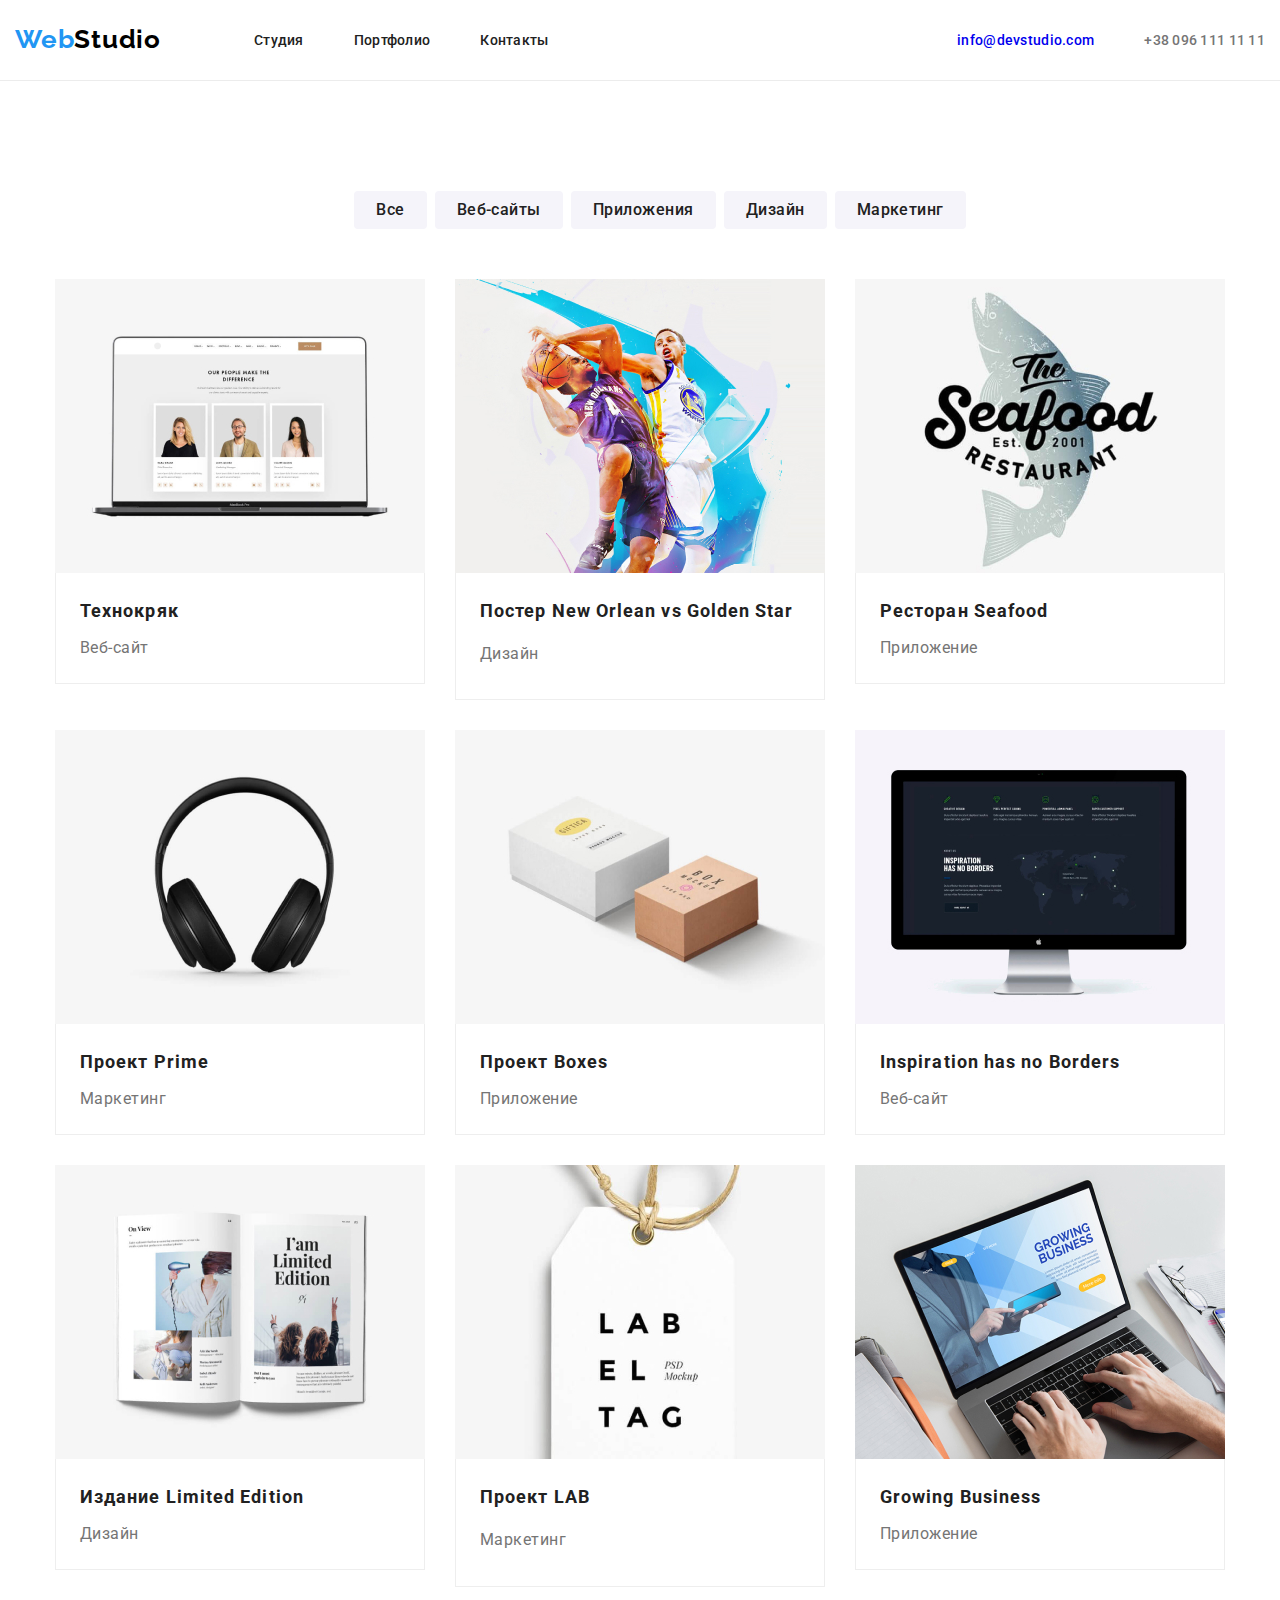
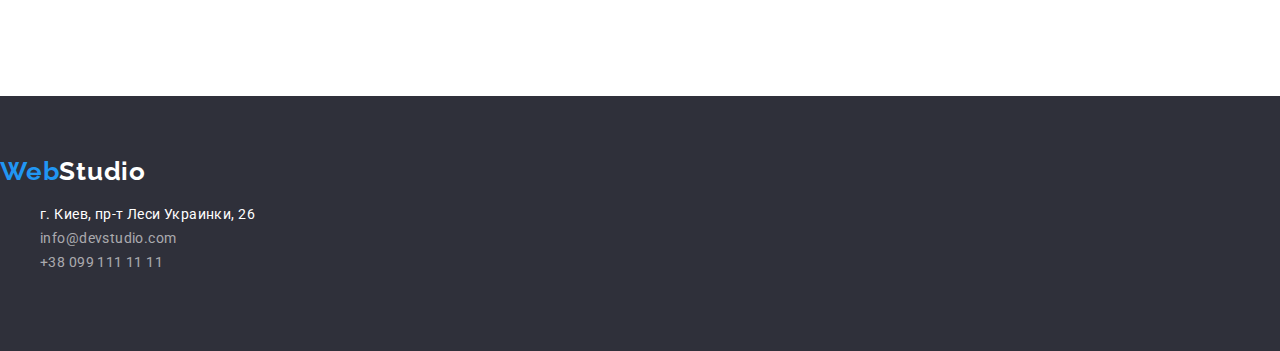
==== portfolio.html @ 5b30c845 "копирует файлы с дз3" ====
<!DOCTYPE html>
<html lang="ru">

<head>
    <meta charset="UTF-8">
    <meta name="viewport" content="width=device-width, initial-scale=1.0">
    <title>WebStudio</title>
    <link rel="stylesheet" href="https://cdnjs.cloudflare.com/ajax/libs/modern-normalize/1.0.0/modern-normalize.min.css"
        integrity="sha512-ISS7cAi1PEhQ8jnbJpJZMd29NlhNj4AWYyLOSp2CE/CsHxTCu+r+t0D2yoJudVrd0/8fTVPUVDzY5Tvli75u/g=="
        crossorigin="anonymous" />
    <link rel="preconnect" href="https://fonts.gstatic.com">
    <link
        href="https://fonts.googleapis.com/css2?family=Raleway:wght@700&family=Roboto:wght@400;500;700;900&display=swap"
        rel="stylesheet">
    <link rel="stylesheet" href="https://cdnjs.cloudflare.com/ajax/libs/modern-normalize/1.0.0/modern-normalize.min.css" />
    <link rel="stylesheet" href="./css/styles.css">
</head>

<body>
        <header class="header">
            <div class="header-container">
                <nav class="navigation">
                    <a class="heder-logo-text" href="./index.html" lang="en">Web<span class="logo-black">Studio</span></a>
                    <ul class="navigation-list">
                        <li class="navigation-list-item">
                            <a class="navigation-list-link" href="./index.html">Студия</a>
                        </li>
                        <li class="navigation-list-item">
                            <a class="navigation-list-link" href="./portfolio.html">Портфолио</a>
                        </li>
                        <li class="navigation-list-item">
                            <a class="navigation-list-link" href="#">Контакты</a>
                        </li>
                    </ul>
                </nav>
                <address class="address">
                    <a class="adress-mail-link" href="mailto:info@devstudio.com">info@devstudio.com</a>
                    <a class="adress-phone-link" href="tel:+380961111111">+38 096 111 11 11</a>
                </address>
            </div>
        </header>

    

    <main>
        <!--Navigation-->
        <section class="portfolio-navigation">
            <div class="container">
            <h1 hidden>Портфолио</h1>
            <ul class="portfolio-navigation-list">
                <li class="portfolio-navigation-list-item">
                    <button class="nav-title" type="button">Все</button>
                </li>
                <li class="portfolio-navigation-list-item">
                    <button class="nav-title" type="button">Веб-сайты</button>
                </li>
                <li class="portfolio-navigation-list-item">
                    <button class="nav-title" type="button">Приложения</button>
                </li>
                <li class="portfolio-navigation-list-item">
                    <button class="nav-title" type="button">Дизайн</button>
                </li>
                <li class="portfolio-navigation-list-item">
                    <button class="nav-title" type="button">Маркетинг</button>
                </li>
            </ul>
            <!--Teamwork-->
            <h2 hidden>Командная робота</h2>
            <ul class="teamwork-list">
                <li class="teamwork-list-item">
                    <a class="portfolio-link">
                        <img class="teamwork-list-img" src="./portfolio-img/tehnokriak.jpg" alt="Веб-сайт" width="370" height="294">
                        <div class="container-portfolio">
                            <h3 class="teamwork-list-title">Технокряк</h3>
                            <p class="teamwork-list-text">Веб-сайт</p>
                        </div>
                    </a>
                </li>
                <li class="teamwork-list-item">
                    <a class="portfolio-link">
                        <img class="teamwork-list-img" src="./portfolio-img/poster.jpg" alt="Постер New Orlean vs Golden Star" width="370" height="294">
                        <div class="container-portfolio">
                            <h3 class="teamwork-list-title">Постер New Orlean vs Golden Star</h3>
                            <p class="teamwork-text">Дизайн</p>
                        </div>
                    </a>
                </li>
                <li class="teamwork-list-item">
                    <a class="portfolio-link">
                        <img class="teamwork-list-img" src="./portfolio-img/restourant.jpg" alt="370" height="294">
                        <div class="container-portfolio">
                            <h3 class="teamwork-list-title">Ресторан Seafood</h3>
                            <p class="teamwork-list-text">Приложение</p>
                        </div>
                    </a>
                </li>
                <li class="teamwork-list-item">
                    <a class="portfolio-link">
                        <img class="teamwork-list-img" src="./portfolio-img/listening.jpg" alt="370" height="294">
                        <div class="container-portfolio">
                            <h3 class="teamwork-list-title">Проект Prime</h3>
                            <p class="teamwork-list-text">Маркетинг</p>
                        </div>
                    </a>
                </li>
                <li class="teamwork-list-item">
                    <a class="portfolio-link">
                        <img class="teamwork-list-img" src="./portfolio-img/boxes.jpg" alt="370" height="294">
                        <div class="container-portfolio">
                            <h3 class="teamwork-list-title">Проект Boxes</h3>
                            <p class="teamwork-list-text">Приложение</p>
                        </div>
                    </a>
                </li>
                <li class="teamwork-list-item">
                    <a class="portfolio-link">
                        <img class="teamwork-list-img" src="./portfolio-img/monitor.jpg" alt="370" height="294">
                        <div class="container-portfolio">
                            <h3 class="teamwork-list-title">Inspiration has no Borders</h3>
                            <p class="teamwork-list-text">Веб-сайт</p>
                        </div>
                    </a>
                </li>
                <li class="teamwork-list-item">
                    <a class="portfolio-link">
                        <img class="teamwork-list-img" src="./portfolio-img/magazine.jpg" alt="370" height="294">
                        <div class="container-portfolio">
                            <h3 class="teamwork-list-title">Издание Limited Edition</h3>
                            <p class="teamwork-list-text">Дизайн</p>
                    </div>
                    </a>
                </li>
                <li class="teamwork-list-item">
                    <a class="portfolio-link">
                        <img class="teamwork-list-img" src="./portfolio-img/label.jpg" alt="370" height="294">
                        <div class="container-portfolio">
                            <h3 class="teamwork-list-title">Проект LAB</h3>
                            <p class="teamwork-text">Маркетинг</p>
                        </div>
                    </a>
                </li>
                <li class="teamwork-list-item">
                    <a class="portfolio-link">
                        <img class="teamwork-list-img" src="./portfolio-img/pc.jpg" alt="370" height="294">
                        <div class="container-portfolio">
                            <h3 class="teamwork-list-title">Growing Business</h3>
                            <p class="teamwork-list-text">Приложение</p>
                        </div>
                    </a>
                </li>
            </ul>
        </div>
        </section>
    </main>
    <footer class="footer">
        <div class="container-footer">
            <a class="footer-logo-text" href="./index.html" lang="en">Web<span
                class="footer-logo-white">Studio</span></a>
            <ul class="footer-list">
                <li class="footer-list-item">
                    <a class="footer-map" href="https://goo.gl/maps/Ar7S7timAM4m2ztU9" target="_blank">г. Киев, пр-т Леси Украинки, 26</a>
                </li>
                <li class="footer-list-item">
                    <a class="footer-mail" href="mailto:info@devstudio.com">info@devstudio.com</a>
                </li>
                <li class="footer-list-item">
                    <a class="footer-phone" href="tel:+380991111111">+38 099 111 11 11</a>
                </li>
            </ul>
        </div>
    </footer>
</body>

</html>
---- css/styles.css ----
/* основной цвет заголовков | color: #212121; */
/* масивный текст | color: #757575; */
/* белый цвет (фон,герой) | color: #ffffff; */
/* цвет ссылок | color: #2196f3; */
/* footer color: #2f303a; */
/* our team (фон) | background: #f5f4fa */

html {
  box-sizing: border-box;
}

*,
*::before,
*::after {
  box-sizing: inherit;
}

:root {
  --main-color-titles-color: #212121;
  --massive-text-color: #757575;
  --title-text-color: #2f303a;
  --color-forces-color: #2196f3;
  --white-bg-color: #ffffff;
  --footer-background-color: #2f303a;
  --our-team: #f5f4fa;
  --main-letter-spacing: 0.03em;
  --frame-portfolio-photo: #eeeeee;
}

:visited {
  color: inherit;
}

li {
  list-style: none;
}

a {
  text-decoration: none;
}

link {
  cursor: pointer;
}

button {
  cursor: pointer;
}

body {
  font-family: 'Roboto', sans-serif;
  letter-spacing: var(--main-letter-spacing);
  color: var(--massive-text-color);
  background-color: var(--white-bg-color);
}

.header {
  display: block;
}

.header {
  border-bottom-width: 1px;
  border-bottom-style: solid;
  border-bottom-color: #ececec;
}

.header-container,
.navigation-list {
  display: flex;
  align-items: center;
  justify-content: space-between;
  width: 1200;
  padding-left: 15px;
  padding-right: 15px;
  margin: auto;
}

.container {
  width: 1200px;
  margin: auto;
  padding-left: 15px;
  padding-right: 15px;
}

/* основное лого */

.logo-black {
  color: black;
}

.heder-logo-text {
  padding-top: 24px;
  padding-bottom: 25px;
  margin-right: 93px;
  font-family: 'Raleway', sans-serif;
  font-weight: bold;
  font-size: 26px;
  line-height: 1.192;
  /* identical to box height */
  letter-spacing: 0.03em;
  color: #2196f3;
}

.navigation {
  display: flex;
}

.navigation {
  padding: 0;
  margin: 0;
}

.navigation-list {
  padding: 0;
}

.navigation-list-item {
  display: flex;
  margin-right: 93px;
}

.navigation-lis-item:last-child {
  margin-right: 0;
}

.navigation-list-item:not(:last-child) {
  margin-right: 50px;
}

.navigation-list-link {
  text-decoration: none;
  display: block;
  padding-bottom: 32px;
  padding-top: 32px;
}

.navigation-list-link {
  font-weight: 500;
  font-size: 14px;
  line-height: 1.143;
  letter-spacing: 0.02em;
  color: #212121;
}

.navigation-list-link:hover,
.navigation-list-link:focus {
  color: #2196f3;
}

.adress {
  display: flex;
  align-items: center;
  list-style: none;
  margin-left: auto;
}

address {
  display: flex;
  font-style: normal;
}

.adress-mail-link {
  margin-right: 50px;
}

.adress .adress-mail-link + .adress-phone-link {
  margin-left: 50px;
}

.adress-mail-link,
.adress-phone-link {
  text-decoration: none;
  display: block;
  padding-top: 32px;
  padding-bottom: 32px;
}

.adress-mail-link {
  font-family: 'Roboto';
  font-style: normal;
  font-weight: 500;
  font-size: 14px;
  line-height: 1.142;
  letter-spacing: 0.02em;
}

.adress-mail-link:hover,
.adress-mail-link:focus {
  color: #2196f3;
}

.adress-phone-link {
  font-family: 'Roboto';
  font-style: normal;
  font-weight: 500;
  font-size: 14px;
  line-height: 1.143;
  letter-spacing: 0.02em;
  color: #757575;
}
.adress-phone-link:hover,
.adress-phone-link:focus {
  color: #2196f3;
}

/* Hero */

.hero {
  background: #2f303a;
  text-align: center;
  padding-top: 200px;
  padding-bottom: 200px;
  width: auto;
}

.main-hero-modal-btn {
  font-weight: bold;
  font-size: 16px;
  line-height: 1.875;
  letter-spacing: 0.06em;
  color: #ffffff;
  background: #2196f3;

  padding: 10px 32px;
  text-align: center;
  margin: 0 auto;

  border-radius: 4px;
  border: none;
}

.main-hero-title {
  font-weight: 900;
  font-size: 44px;
  line-height: 1.363;

  letter-spacing: 0.06em;
  text-transform: uppercase;
  color: #ffffff;

  margin-top: 0;
  margin-bottom: 30px;
}

/* basic triks Студия */

.basic-tricks {
  padding-top: 94px;
  padding-bottom: 94px;
}

.basic-tricks p {
  margin-top: 0px;
  margin-bottom: 0px;
}

.basic-tricks h3 {
  margin-top: 0px;
  margin-bottom: 10px;
}

.basic-tricks-list {
  display: flex;
}

.basic-tricks .basic-tricks-item + .basic-tricks-item {
  margin-left: 30px;
}

.basic-tricks-title {
  font-weight: bold;
  font-size: 14px;
  line-height: 1.143;
  letter-spacing: 0.03em;
  text-transform: uppercase;
  color: #212121;
}

.basic-tricks-text {
  font-weight: normal;
  font-size: 14px;
  line-height: 1.714;
  letter-spacing: 0.03em;
  color: #757575;
}

/* what we do -  Студия */

.what-we-do {
  padding-bottom: 94px;
}

.what-we-do-list {
  display: flex;
  justify-content: space-between;
}

.what-we-do-img {
  margin: 0px;
}

.what-we-do-list .what-we-do-img + .what-we-do-img {
  margin-left: 30px;
}

.what-we-do-title {
  font-weight: bold;
  font-size: 36px;
  line-height: 1.167;
  text-align: center;
  letter-spacing: 0.03em;
  color: #212121;
}

/* Navigation - кнопки меню в портфолио */

.nav-title + .nav-title {
  margin-left: 8px;
}

.portfolio-navigation-list-item:not(:last-child) {
  margin-right: 8px;
}

.nav-title {
  font-weight: 500;
  font-size: 16px;
  line-height: 1.625;
  text-align: center;
  letter-spacing: 0.03em;
  color: #212121;
  background: #f5f4fa;

  border-radius: 4px;
  outline: none;
  border: none;

  padding: 6px 22px;
}

.nav-title:hover,
.nav-title:focus {
  background-color: #2196f3;
}

/* our team - Студия*/

.what-we-do h2,
.our-team h2 {
  margin-top: 0px;
  margin-bottom: 50px;
}

.what-we-do img,
.our-team img,
.portfolio-navigation img {
  display: block;
}

.portfolio-navigation {
  padding-top: 94px;
  padding-bottom: 94px;
}

.portfolio-navigation-list,
.portfolio {
  display: flex;
  justify-content: center;
  list-style: none;
  margin-bottom: 50px;
}

.portfolio-link {
  text-decoration: none;
  cursor: pointer;
}

/* Teamwork - Командная робота */

ul.teamwork-list {
  margin: -15px;
  padding: 0px;
}

.teamwork-list {
  display: flex;
  flex-wrap: wrap;
  margin: -15px;
}

.container-portfolio {
  padding: 20px 24px;
  border: 1px solid #eeeeee;
  border-style: none solid solid;
}

.teamwork-list-item {
  width: 370px;
  margin: 15px;

  background-color: var(--white-bg-color);
}

.teamwork-list-item:nth-last-child(-n + 3) {
  margin-bottom: 30px;
}

.teamwork-list-title {
  margin-top: 0px;
  margin-bottom: 4px;

  font-weight: bold;
  font-size: 18px;
  line-height: 2;
  letter-spacing: 0.06em;
  color: #212121;
}

.teamwork-list-text {
  margin: 0px;

  font-weight: normal;
  font-size: 16px;
  line-height: 1.875;
  letter-spacing: 0.03em;
  color: #757575;
}

/* Our team */

.our-team-list {
  display: flex;
}

.our-team .our-team-photo + .our-team-photo {
  margin-left: 30px;
}

.our-team .our-team-photo {
  background-color: var(--white-bg-color);
  box-shadow: 0px 1px 3px rgba(0, 0, 0, 0.12), 0px 1px 1px rgba(0, 0, 0, 0.14),
    0px 2px 1px rgba(0, 0, 0, 0.2);
  border-radius: 0px 0px 4px 4px;
}

.our-team {
  margin-top: 0px;
  margin-bottom: 10px;
  text-align: center;
  background-color: var(--our-team);

  padding-top: 94px;
  padding-bottom: 94px;
}

.team-link {
  color: var(--main-color-titles-color);
  text-decoration: none;
}

.our-team h3 {
  font-weight: 500;
  font-size: 16px;
  line-height: 1.192;
  text-align: center;
}

.our-team-title {
  font-weight: bold;
  font-size: 36px;
  line-height: 1.167;
  text-align: center;
  letter-spacing: 0.03em;
  color: #212121;
}

.our-team-photo-title {
  font-weight: 500;
  font-size: 16px;
  line-height: 1.188;
  /* identical to box height */
  text-align: center;
  letter-spacing: 0.03em;
  color: #212121;
  margin-top: 0px;
  margin-bottom: 10px;
}

.our-team-text {
  font-weight: normal;
  font-size: 16px;
  line-height: 1.188;
  /* identical to box height */
  text-align: center;
  letter-spacing: 0.03em;
  color: #757575;

  margin-top: 0px;
  margin-bottom: 30px;
}

.our-team img {
  margin-top: 0px;
  margin-bottom: 30px;
}

.our-team {
  background: #f5f4fa;
}

/* футер лого */

.footer {
  background: #2f303a;
  padding-top: 60px;
  padding-bottom: 60px;
}

.footer-logo-text {
  font-family: 'Raleway', sans-serif;
  font-weight: bold;
  font-size: 26px;
  line-height: 1.192;
  /* identical to box height */
  letter-spacing: 0.03em;
  color: #2196f3;
}

.footer-logo-white {
  color: #ffffff;
}

.footer-map {
  font-weight: normal;
  font-size: 14px;
  line-height: 1.714;
  letter-spacing: 0.03em;
  color: #ffffff;
}

.footer-mail {
  font-size: 14px;
  line-height: 1.714;
  letter-spacing: 0.03em;
  color: rgba(255, 255, 255, 0.6);
}

.footer-phone {
  font-size: 14px;
  line-height: 1.714;
  letter-spacing: 0.03em;
  color: rgba(255, 255, 255, 0.6);
}

.footer-map {
  font-family: 'Roboto';
  font-style: normal;
  font-weight: normal;
  font-size: 14px;
  line-height: 1.714;
  letter-spacing: 0.03em;
  color: #ffffff;
}

.footer-map:hover,
.footer-map:focus {
  color: #2196f3;
}

.footer-mail {
  font-family: 'Roboto';
  font-style: normal;
  font-weight: normal;
  font-size: 14px;
  line-height: 1.714;
  letter-spacing: 0.03em;
  color: rgba(255, 255, 255, 0.6);
}

.footer-mail:hover,
.footer-mail:focus {
  color: #2196f3;
}

.footer-phone {
  font-family: 'Roboto';
  font-style: normal;
  font-weight: normal;
  font-size: 14px;
  line-height: 1.714;
  letter-spacing: 0.03em;
  color: rgba(255, 255, 255, 0.6);
}

.footer-phone:hover,
.footer-phone:focus {
  color: #2196f3;
}
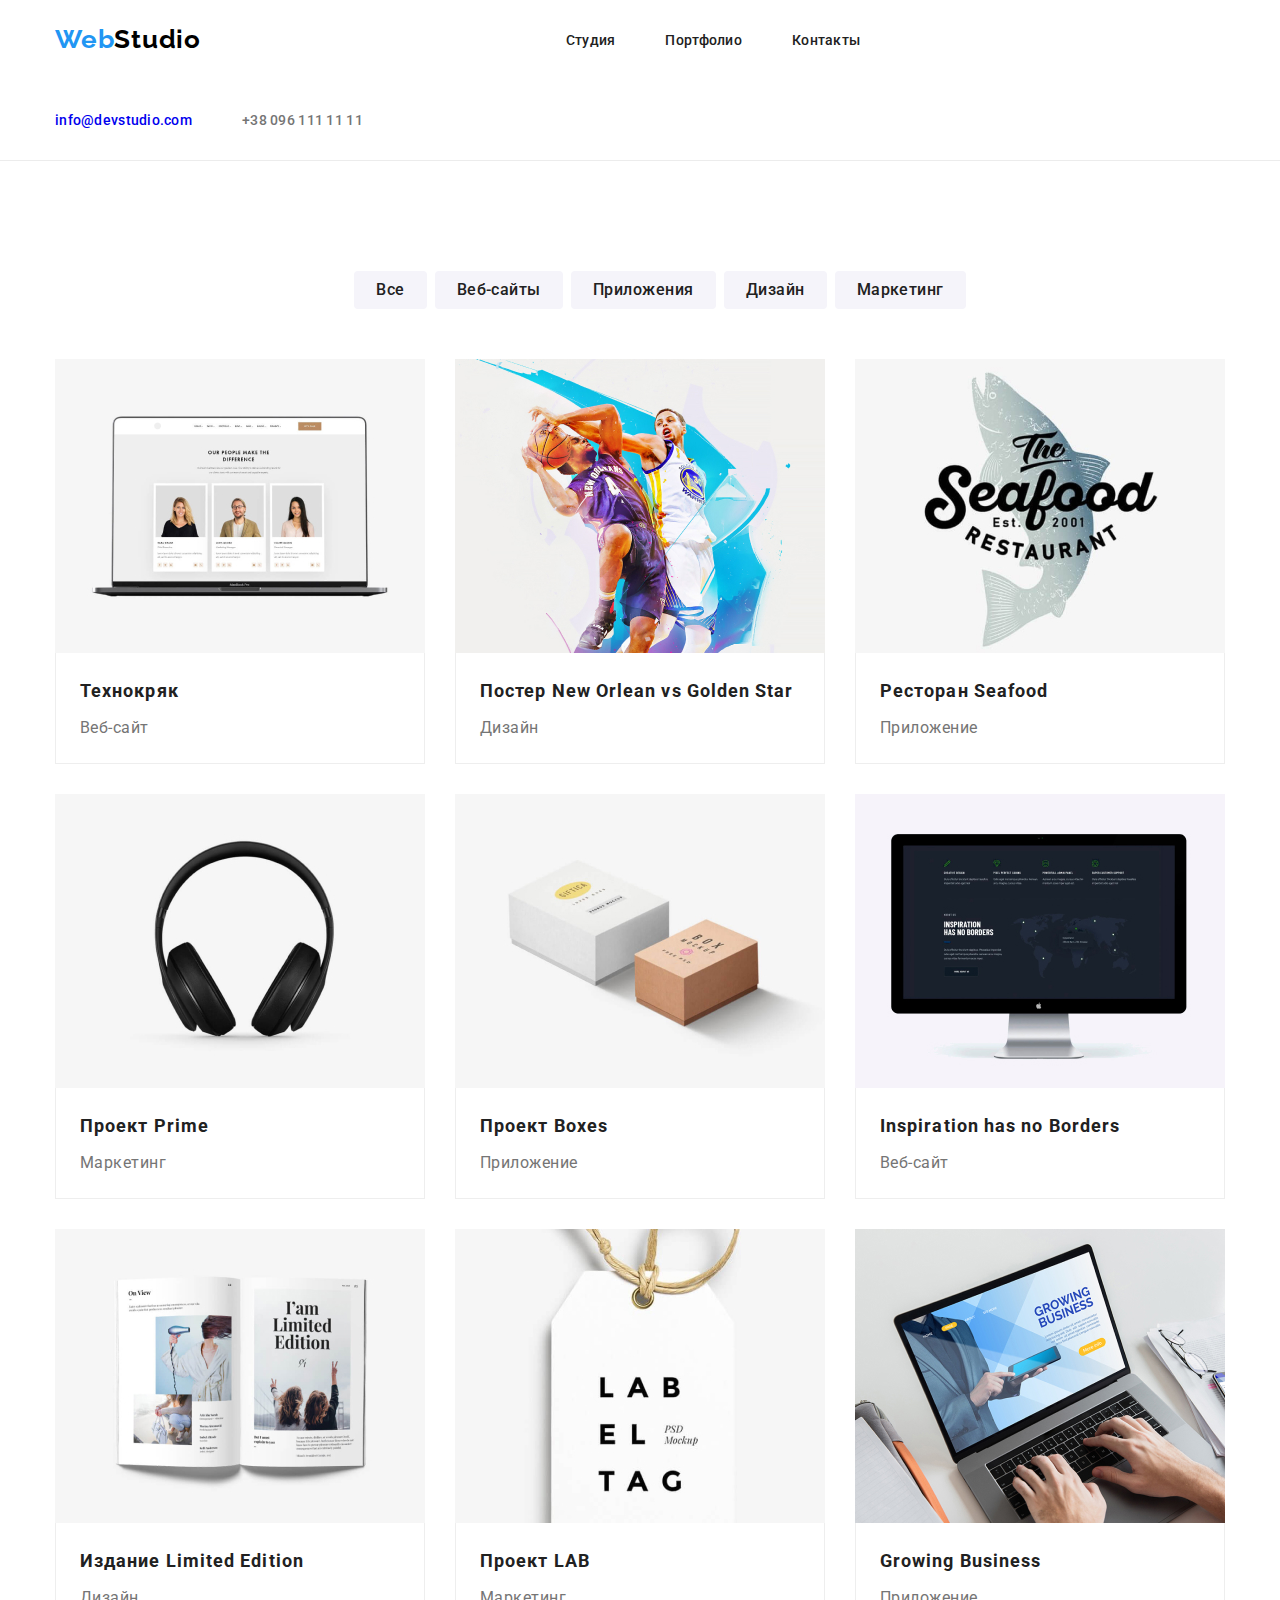
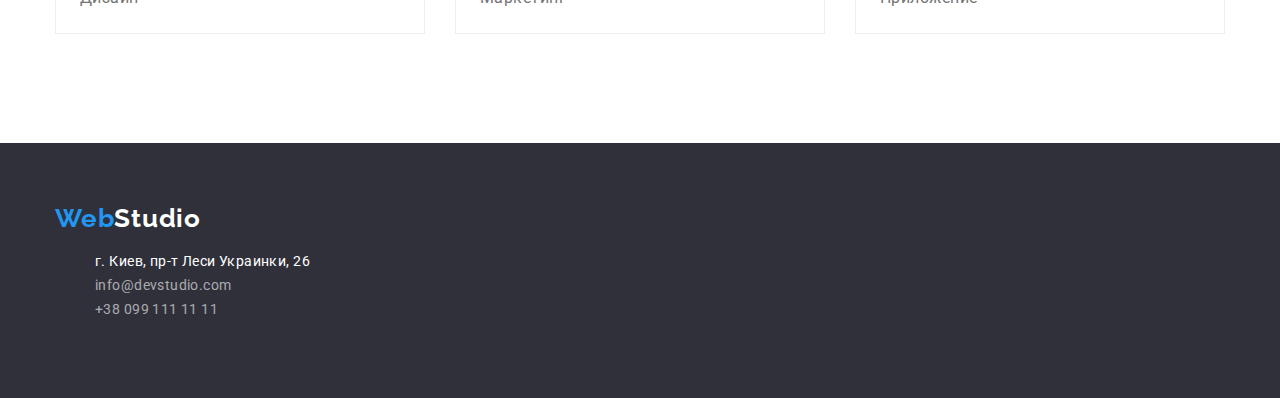
==== commit a81266df: "1" ====
--- a/portfolio.html
+++ b/portfolio.html
@@ -18,7 +18,7 @@
 
 <body>
         <header class="header">
-            <div class="header-container">
+            <div class="container">
                 <nav class="navigation">
                     <a class="heder-logo-text" href="./index.html" lang="en">Web<span class="logo-black">Studio</span></a>
                     <ul class="navigation-list">
@@ -81,7 +81,7 @@
                         <img class="teamwork-list-img" src="./portfolio-img/poster.jpg" alt="Постер New Orlean vs Golden Star" width="370" height="294">
                         <div class="container-portfolio">
                             <h3 class="teamwork-list-title">Постер New Orlean vs Golden Star</h3>
-                            <p class="teamwork-text">Дизайн</p>
+                            <p class="teamwork-list-text">Дизайн</p>
                         </div>
                     </a>
                 </li>
@@ -135,7 +135,7 @@
                         <img class="teamwork-list-img" src="./portfolio-img/label.jpg" alt="370" height="294">
                         <div class="container-portfolio">
                             <h3 class="teamwork-list-title">Проект LAB</h3>
-                            <p class="teamwork-text">Маркетинг</p>
+                            <p class="teamwork-list-text">Маркетинг</p>
                         </div>
                     </a>
                 </li>
@@ -153,7 +153,7 @@
         </section>
     </main>
     <footer class="footer">
-        <div class="container-footer">
+        <div class="container">
             <a class="footer-logo-text" href="./index.html" lang="en">Web<span
                 class="footer-logo-white">Studio</span></a>
             <ul class="footer-list">
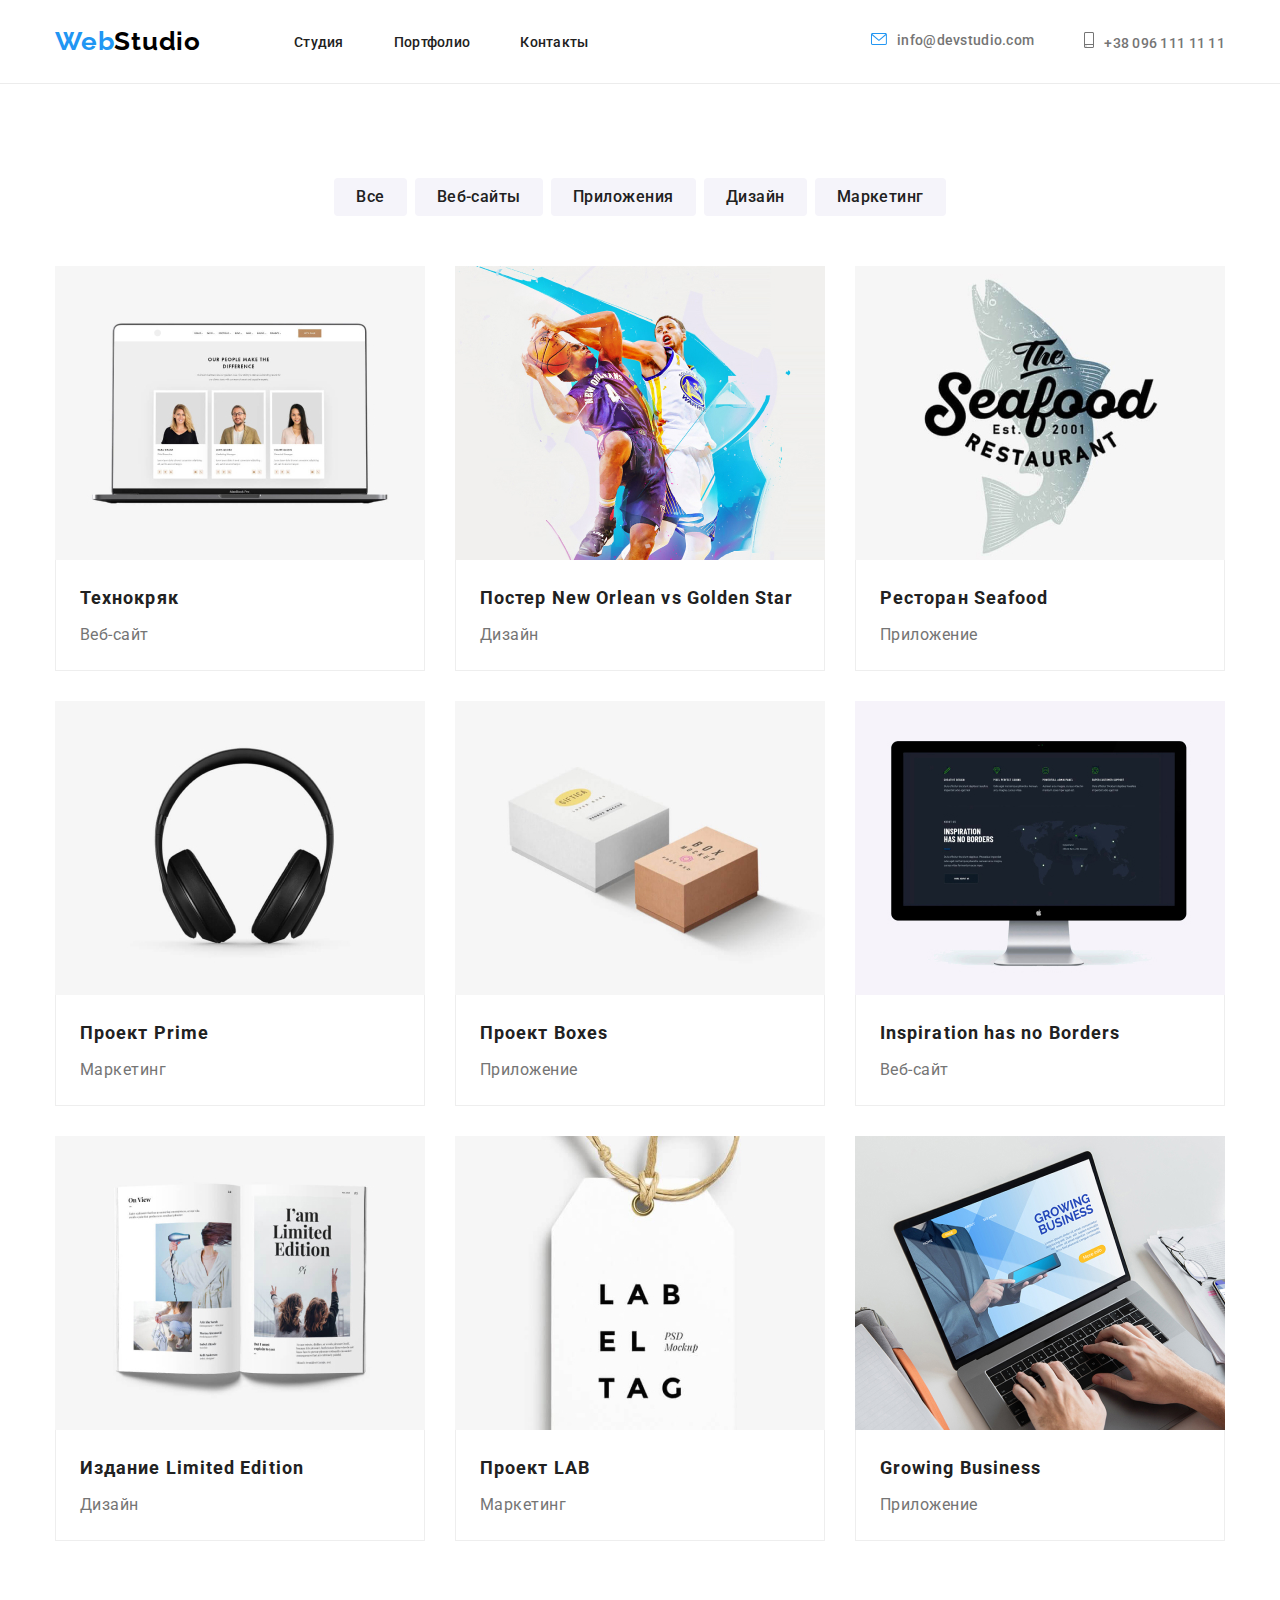
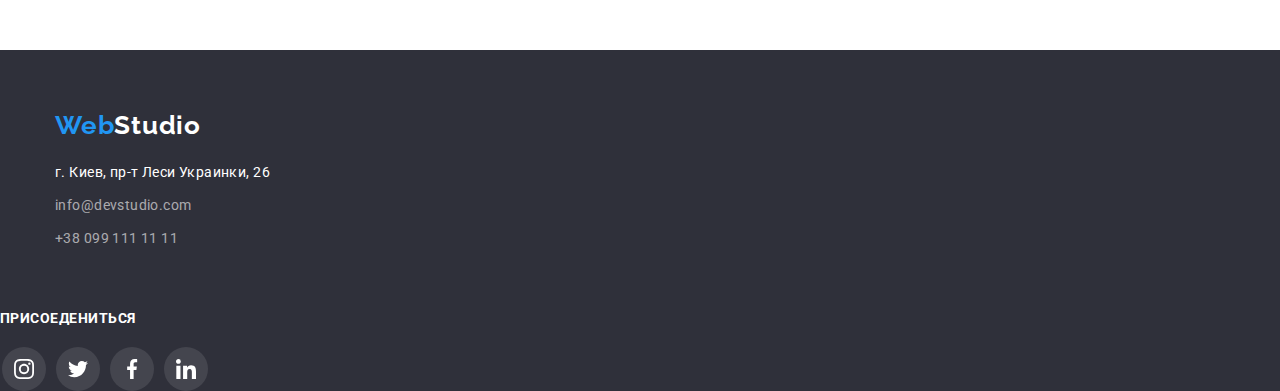
==== commit 669ac3ff: "1" ====
--- a/portfolio.html
+++ b/portfolio.html
@@ -34,8 +34,12 @@
                     </ul>
                 </nav>
                 <address class="address">
-                    <a class="adress-mail-link" href="mailto:info@devstudio.com">info@devstudio.com</a>
-                    <a class="adress-phone-link" href="tel:+380961111111">+38 096 111 11 11</a>
+                    <a class="adress-mail-link" href="mailto:info@devstudio.com">
+                        <svg class="info-icon-mail"><use href="../img/sprite.svg#icon-mail"></use></svg>info@devstudio.com
+                    </a>
+                    <a class="adress-phone-link" href="tel:+380961111111">
+                        <svg class="info-icon-phone"><use href="../img/sprite.svg#icon-phone"></use></svg>+38 096 111 11 11
+                    </a>
                 </address>
             </div>
         </header>
@@ -168,6 +172,39 @@
                 </li>
             </ul>
         </div>
+        <div class="join">
+            <h3 class="join-title">присоедениться</h3>
+            <ul class="list-join">
+                <li class="item-join">
+                    <a href="#" class="link-join">
+                        <svg width="20" height="20" class="join-network">
+                            <use href="./img/sprite.svg#icon-instagram"></use>
+                        </svg>
+                    </a>
+                </li>
+                <li class="item-join">
+                    <a href="#" class="link-join">
+                        <svg width="20" height="20" class="join-network">
+                            <use href="./img/sprite.svg#icon-twitter"></use>
+                        </svg>
+                    </a>
+                </li>
+                <li class="item-join">
+                    <a href="#" class="link-join">
+                        <svg width="20" height="20" class="join-network">
+                            <use href="./img/sprite.svg#icon-facebook-1"></use>
+                        </svg>
+                    </a>
+                </li>
+                <li class="item-join">
+                    <a href="#" class="link-join">
+                        <svg width="20" height="20" class="join-network">
+                            <use href="./img/sprite.svg#icon-linkedin"></use>
+                        </svg>
+                    </a>
+                </li>
+            </ul>
+        </div>
     </footer>
 </body>
 
--- a/css/styles.css
+++ b/css/styles.css
@@ -6,6 +6,12 @@
 /* our team (фон) | background: #f5f4fa */
 
 html {
+  box-sizing: border-box;
+}
+
+* {
+  margin: 0;
+  padding: 0;
   box-sizing: border-box;
 }
 
@@ -30,19 +36,40 @@
 :visited {
   color: inherit;
 }
+/* COMMON */
+
+h1,
+h2,
+h3,
+h4,
+h5,
+h6 {
+  margin: 0;
+}
+
+ul,
+li {
+  margin: 0;
+  padding: 0;
+}
+
+img {
+  display: block;
+}
 
 li {
   list-style: none;
 }
-
+p {
+  list-style: none;
+  margin: 0;
+  padding: 0;
+}
 a {
   text-decoration: none;
 }
 
-link {
-  cursor: pointer;
-}
-
+link,
 button {
   cursor: pointer;
 }
@@ -54,8 +81,13 @@
   background-color: var(--white-bg-color);
 }
 
-.header {
+section {
   display: block;
+}
+
+.header .container {
+  display: flex;
+  align-items: center;
 }
 
 .header {
@@ -64,15 +96,10 @@
   border-bottom-color: #ececec;
 }
 
-.header-container,
 .navigation-list {
   display: flex;
   align-items: center;
   justify-content: space-between;
-  width: 1200;
-  padding-left: 15px;
-  padding-right: 15px;
-  margin: auto;
 }
 
 .container {
@@ -157,6 +184,7 @@
 address {
   display: flex;
   font-style: normal;
+  margin-left: auto;
 }
 
 .adress-mail-link {
@@ -182,6 +210,7 @@
   font-size: 14px;
   line-height: 1.142;
   letter-spacing: 0.02em;
+  color: #757575;
 }
 
 .adress-mail-link:hover,
@@ -198,19 +227,52 @@
   letter-spacing: 0.02em;
   color: #757575;
 }
+
 .adress-phone-link:hover,
 .adress-phone-link:focus {
   color: #2196f3;
 }
 
+/*SVG*/
+.info-icon-mail {
+  width: 16px;
+  height: 12px;
+}
+
+.info-icon-mail {
+  margin-right: 10px;
+}
+
+.info-icon-phone {
+  width: 10px;
+  height: 16px;
+}
+
+.info-icon-phone {
+  display: inline-block;
+  margin-right: 10px;
+}
+
 /* Hero */
 
 .hero {
-  background: #2f303a;
+  background-color: #2f303a;
   text-align: center;
   padding-top: 200px;
   padding-bottom: 200px;
-  width: auto;
+
+  background-image: linear-gradient(
+      to right,
+      rgba(47, 48, 58, 0.4),
+      rgba(47, 48, 58, 0.4)
+    ),
+    url(../img/background.jpg);
+
+  background-size: cover;
+  background-repeat: no-repeat;
+  background-position: center;
+  max-width: 1600px;
+  max-height: 600px;
 }
 
 .main-hero-modal-btn {
@@ -242,6 +304,30 @@
   margin-bottom: 30px;
 }
 
+/*SVG Студия Basic*/
+
+.icon-division {
+  width: 270px;
+  height: 120px;
+  display: flex;
+  justify-content: center;
+  align-items: center;
+  background-color: #f5f4fa;
+  border-radius: 4px;
+  margin-bottom: 30px;
+}
+
+.icon-astronaut {
+  width: 270px;
+  height: 120px;
+}
+
+.icon-time
+.icon-diagram
+.icon-asrounaut
+
+
+
 /* basic triks Студия */
 
 .basic-tricks {
@@ -292,7 +378,6 @@
 
 .what-we-do-list {
   display: flex;
-  justify-content: space-between;
 }
 
 .what-we-do-img {
@@ -310,6 +395,7 @@
   text-align: center;
   letter-spacing: 0.03em;
   color: #212121;
+  margin-bottom: 50px;
 }
 
 /* Navigation - кнопки меню в портфолио */
@@ -341,6 +427,7 @@
 .nav-title:hover,
 .nav-title:focus {
   background-color: #2196f3;
+  color: var(--frame-portfolio-photo);
 }
 
 /* our team - Студия*/
@@ -426,6 +513,46 @@
   color: #757575;
 }
 
+/*SVG- social-link-icon*/
+
+.icon-network {
+  width: 20px;
+  height: 20px;
+}
+
+.social-list {
+  display: flex;
+  justify-content: center;
+}
+
+.social-item {
+  width: 44px;
+  height: 44px;
+  border-radius: 50%;
+}
+
+.link-network {
+  width: 100%;
+  height: 100%;
+  border-radius: 50%;
+  display: flex;
+  justify-content: center;
+  align-items: center;
+  fill: #afb1b8;
+}
+
+.social-item:not(:last-child) {
+  margin-right: 10px;
+}
+
+.link-network:hover,
+.link-network:focus {
+  background-color: var(--color-forces-color);
+}
+.link-network:hover .icon-network,
+.link-network:focus .icon-network {
+  fill: #ffffff;
+}
 /* Our team */
 
 .our-team-list {
@@ -508,15 +635,70 @@
   background: #f5f4fa;
 }
 
+/* ==========CLIENTS========= */
+
+.clients .container {
+  padding: 94px 0;
+}
+
+.team-title {
+  display: block;
+  margin-bottom: 50px;
+  text-align: center;
+
+  font-weight: 700;
+  font-size: 36px;
+  line-height: 1.16;
+  color: #212121;
+}
+.team-list {
+  display: flex;
+}
+
+/* SVG clienys imeges */
+.list-clients {
+  display: flex;
+  justify-content: center;
+}
+
+.item-clients {
+  width: 170px;
+  height: 90px;
+}
+.item-clients:not(:last-child) {
+  margin-right: 30px;
+}
+
+.link-clients {
+  width: 100%;
+  height: 100%;
+  display: flex;
+  border: 1px solid #afb1b8;
+  border-radius: 4px;
+  justify-content: center;
+  align-items: center;
+  fill: #afb1b8;
+}
+
+.link-clients:hover,
+.link-clients:hover .icon-clients,
+.link-clients:focus,
+.link-clients:focus .icon-clients {
+  fill: var(--akcent-text-button-color);
+  border-color: var(--akcent-text-button-color);
+}
+
 /* футер лого */
 
 .footer {
   background: #2f303a;
+}
+.footer .container {
   padding-top: 60px;
   padding-bottom: 60px;
 }
 
-.footer-logo-text {
+.footer .footer-logo-text {
   font-family: 'Raleway', sans-serif;
   font-weight: bold;
   font-size: 26px;
@@ -524,18 +706,17 @@
   /* identical to box height */
   letter-spacing: 0.03em;
   color: #2196f3;
+
+  margin-bottom: 20px;
+  display: inline-block;
 }
 
 .footer-logo-white {
   color: #ffffff;
 }
 
-.footer-map {
-  font-weight: normal;
-  font-size: 14px;
-  line-height: 1.714;
-  letter-spacing: 0.03em;
-  color: #ffffff;
+.footer-list {
+  margin-left: auto;
 }
 
 .footer-mail {
@@ -567,7 +748,7 @@
   color: #2196f3;
 }
 
-.footer-mail {
+.footer-mail .footer-phone {
   font-family: 'Roboto';
   font-style: normal;
   font-weight: normal;
@@ -578,21 +759,57 @@
 }
 
 .footer-mail:hover,
-.footer-mail:focus {
-  color: #2196f3;
-}
-
-.footer-phone {
-  font-family: 'Roboto';
-  font-style: normal;
-  font-weight: normal;
-  font-size: 14px;
-  line-height: 1.714;
-  letter-spacing: 0.03em;
-  color: rgba(255, 255, 255, 0.6);
-}
-
+.footer-mail:focus,
 .footer-phone:hover,
 .footer-phone:focus {
   color: #2196f3;
 }
+.footer-list-item:not(:last-child) {
+  margin-bottom: 9px;
+}
+
+.join {
+  width: 210px;
+}
+/* join division */
+.join-title {
+  color: #ffffff;
+  font-weight: 700;
+  font-size: 14px;
+  line-height: 1.14;
+  text-transform: uppercase;
+
+  margin-bottom: 20px;
+}
+
+/* svg imeges join */
+
+.list-join {
+  display: flex;
+  justify-content: center;
+}
+
+.item-join {
+  width: 44px;
+  height: 44px;
+}
+
+.link-join {
+  width: 100%;
+  height: 100%;
+  border-radius: 50%;
+  display: flex;
+  background: rgba(255, 255, 255, 0.1);
+  justify-content: center;
+  align-items: center;
+  fill: #ffffff;
+}
+
+.link-join:hover,
+.link-join:focus {
+  color: #ffffff;
+  background: #2196f3;
+}
+.item-join:not(:last-child) {
+  margin-right: 10px;
+}
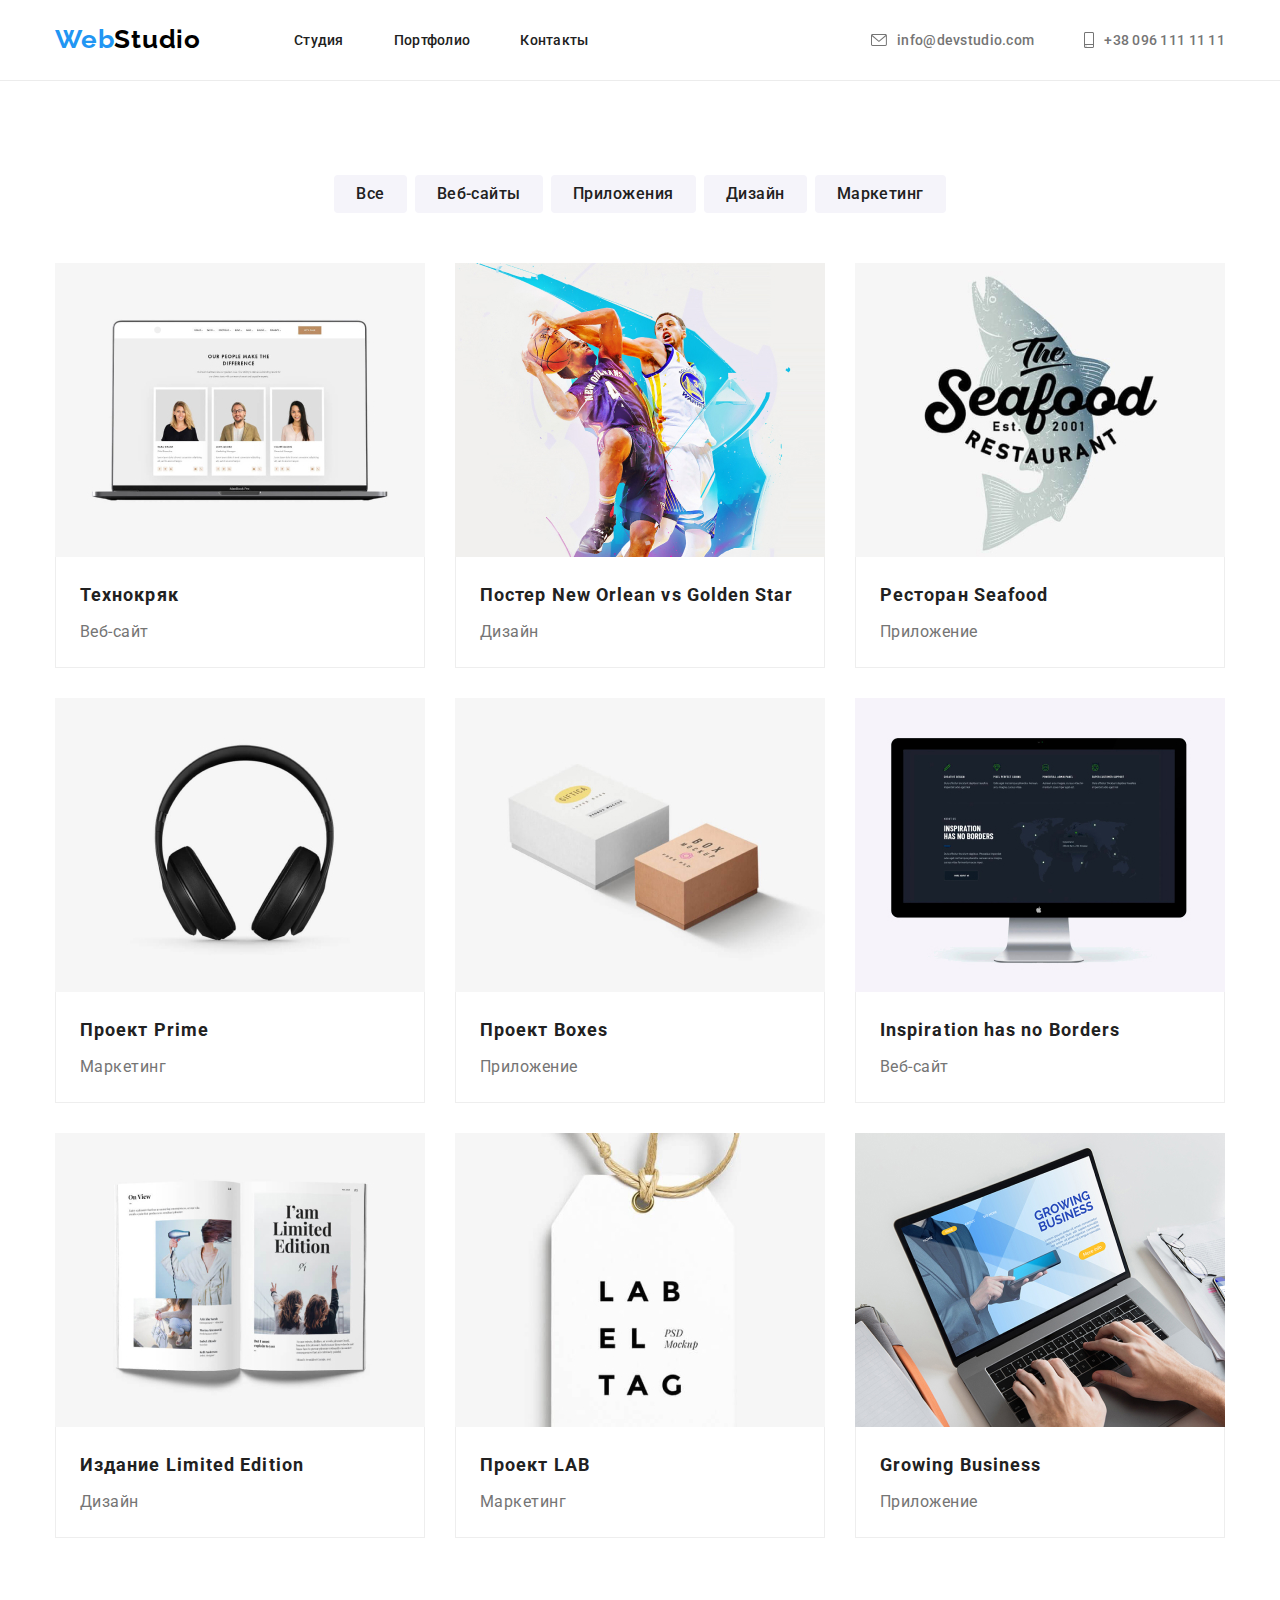
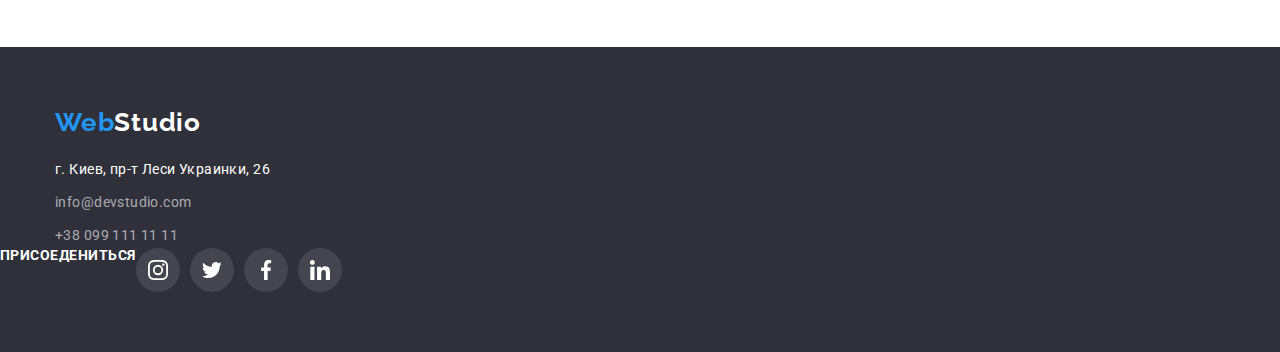
==== commit 5a66f528: "создает тень на карточках" ====
--- a/portfolio.html
+++ b/portfolio.html
@@ -192,7 +192,7 @@
                 <li class="item-join">
                     <a href="#" class="link-join">
                         <svg width="20" height="20" class="join-network">
-                            <use href="./img/sprite.svg#icon-facebook-1"></use>
+                            <use href="./img/sprite.svg#icon-facebook"></use>
                         </svg>
                     </a>
                 </li>
--- a/css/styles.css
+++ b/css/styles.css
@@ -179,6 +179,7 @@
   align-items: center;
   list-style: none;
   margin-left: auto;
+  justify-content: center;
 }
 
 address {
@@ -198,9 +199,11 @@
 .adress-mail-link,
 .adress-phone-link {
   text-decoration: none;
-  display: block;
+  display: flex;
   padding-top: 32px;
   padding-bottom: 32px;
+  justify-content: center;
+  align-items: center;
 }
 
 .adress-mail-link {
@@ -241,6 +244,7 @@
 
 .info-icon-mail {
   margin-right: 10px;
+  fill: currentColor;
 }
 
 .info-icon-phone {
@@ -249,8 +253,8 @@
 }
 
 .info-icon-phone {
-  display: inline-block;
   margin-right: 10px;
+  fill: currentColor;
 }
 
 /* Hero */
@@ -305,28 +309,26 @@
 }
 
 /*SVG Студия Basic*/
+.basic-tricks-item {
+  min-width: 270px;
+}
 
 .icon-division {
+  content: '';
+  display: flex;
   width: 270px;
   height: 120px;
-  display: flex;
+  align-items: center;
   justify-content: center;
-  align-items: center;
   background-color: #f5f4fa;
+  margin-bottom: 30px;
   border-radius: 4px;
-  margin-bottom: 30px;
-}
-
-.icon-astronaut {
-  width: 270px;
-  height: 120px;
-}
-
-.icon-time
-.icon-diagram
-.icon-asrounaut
-
-
+}
+
+.icom-svg {
+  width: 70px;
+  height: 70px;
+}
 
 /* basic triks Студия */
 
@@ -347,6 +349,7 @@
 
 .basic-tricks-list {
   display: flex;
+  margin-top: 94px;
 }
 
 .basic-tricks .basic-tricks-item + .basic-tricks-item {
@@ -374,6 +377,7 @@
 
 .what-we-do {
   padding-bottom: 94px;
+  padding-top: 94px;
 }
 
 .what-we-do-list {
@@ -406,6 +410,18 @@
 
 .portfolio-navigation-list-item:not(:last-child) {
   margin-right: 8px;
+}
+
+.portfolio-link {
+  display: block;
+  margin-right: 0;
+  /* outline: 1px solid #eeeeee; */
+}
+
+.portfolio-link:hover,
+.portfolio-link:focus {
+  box-shadow: 0px 1px 1px rgba(0, 0, 0, 0.12), 0px 4px 4px rgba(0, 0, 0, 0.06),
+    1px 4px 6px rgba(0, 0, 0, 0.16);
 }
 
 .nav-title {
@@ -523,6 +539,8 @@
 .social-list {
   display: flex;
   justify-content: center;
+  margin-top: 16px;
+  margin-bottom: 16px;
 }
 
 .social-item {
@@ -549,10 +567,12 @@
 .link-network:focus {
   background-color: var(--color-forces-color);
 }
+
 .link-network:hover .icon-network,
 .link-network:focus .icon-network {
   fill: #ffffff;
 }
+
 /* Our team */
 
 .our-team-list {
@@ -623,7 +643,7 @@
   color: #757575;
 
   margin-top: 0px;
-  margin-bottom: 30px;
+  margin-bottom: 16px;
 }
 
 .our-team img {
@@ -651,11 +671,13 @@
   line-height: 1.16;
   color: #212121;
 }
+
 .team-list {
   display: flex;
 }
 
 /* SVG clienys imeges */
+
 .list-clients {
   display: flex;
   justify-content: center;
@@ -665,6 +687,7 @@
   width: 170px;
   height: 90px;
 }
+
 .item-clients:not(:last-child) {
   margin-right: 30px;
 }
@@ -684,8 +707,8 @@
 .link-clients:hover .icon-clients,
 .link-clients:focus,
 .link-clients:focus .icon-clients {
-  fill: var(--akcent-text-button-color);
-  border-color: var(--akcent-text-button-color);
+  fill: var(--color-forces-color);
+  border-color: var(--color-forces-color);
 }
 
 /* футер лого */
@@ -693,7 +716,7 @@
 .footer {
   background: #2f303a;
 }
-.footer .container {
+.footer {
   padding-top: 60px;
   padding-bottom: 60px;
 }
@@ -764,29 +787,32 @@
 .footer-phone:focus {
   color: #2196f3;
 }
+
 .footer-list-item:not(:last-child) {
   margin-bottom: 9px;
 }
 
 .join {
   width: 210px;
-}
+  display: flex;
+}
+
 /* join division */
+
 .join-title {
   color: #ffffff;
   font-weight: 700;
   font-size: 14px;
   line-height: 1.14;
   text-transform: uppercase;
-
   margin-bottom: 20px;
+  display: block;
 }
 
 /* svg imeges join */
 
 .list-join {
   display: flex;
-  justify-content: center;
 }
 
 .item-join {
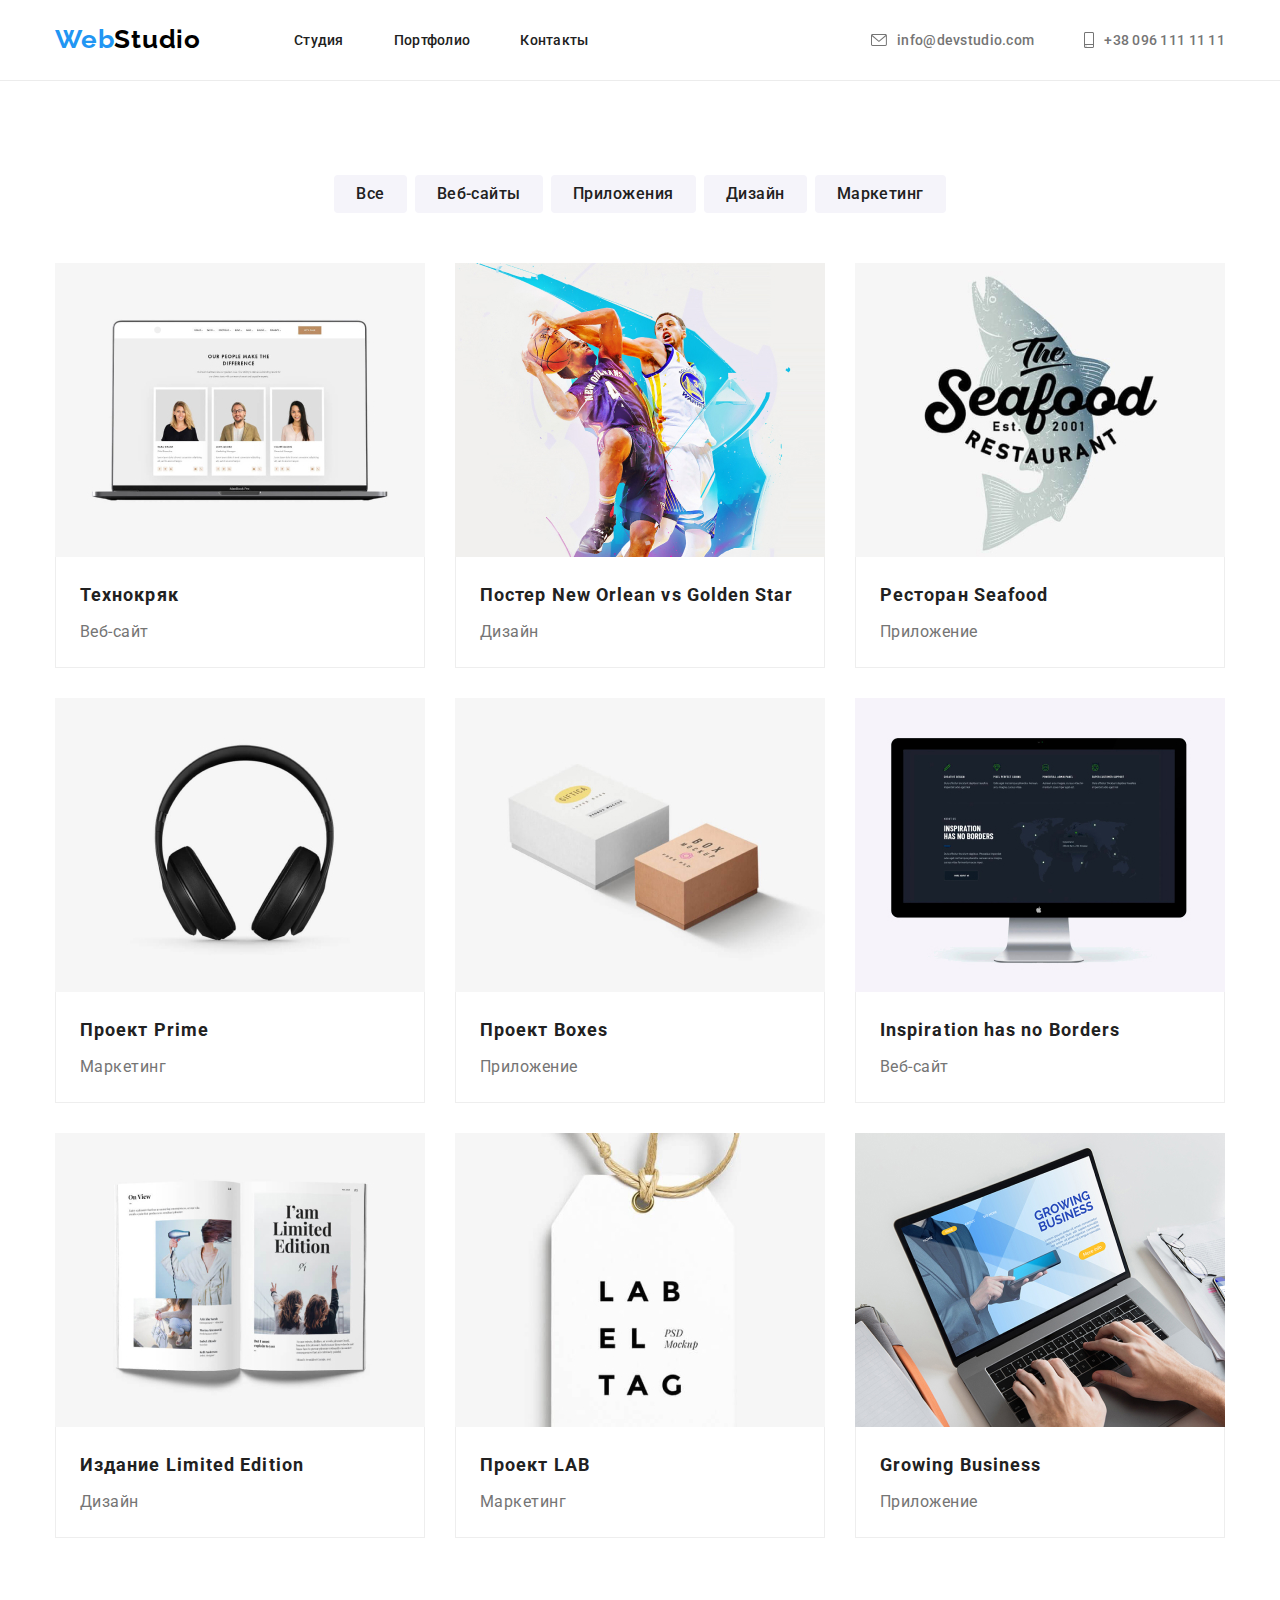
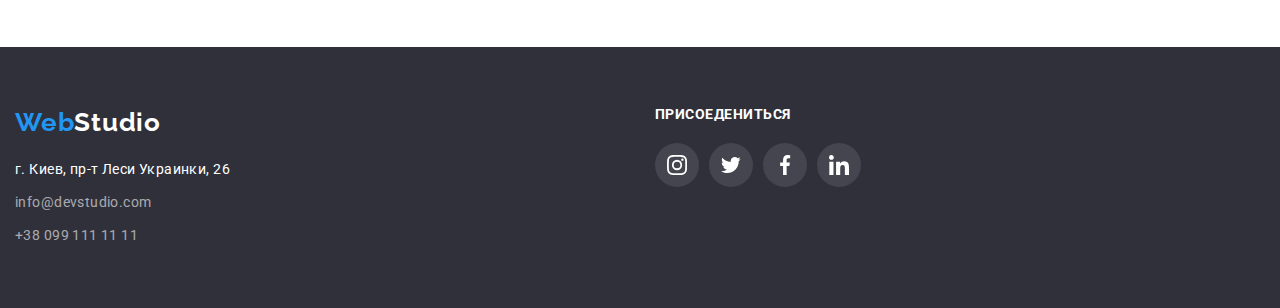
==== commit 1f74cf06: "Update portfolio.html" ====
--- a/portfolio.html
+++ b/portfolio.html
@@ -35,10 +35,10 @@
                 </nav>
                 <address class="address">
                     <a class="adress-mail-link" href="mailto:info@devstudio.com">
-                        <svg class="info-icon-mail"><use href="../img/sprite.svg#icon-mail"></use></svg>info@devstudio.com
+                        <svg class="info-icon-mail"><use href="./img/sprite.svg#icon-mail"></use></svg>info@devstudio.com
                     </a>
                     <a class="adress-phone-link" href="tel:+380961111111">
-                        <svg class="info-icon-phone"><use href="../img/sprite.svg#icon-phone"></use></svg>+38 096 111 11 11
+                        <svg class="info-icon-phone"><use href="./img/sprite.svg#icon-phone"></use></svg>+38 096 111 11 11
                     </a>
                 </address>
             </div>
--- a/css/styles.css
+++ b/css/styles.css
@@ -349,7 +349,6 @@
 
 .basic-tricks-list {
   display: flex;
-  margin-top: 94px;
 }
 
 .basic-tricks .basic-tricks-item + .basic-tricks-item {
@@ -377,7 +376,6 @@
 
 .what-we-do {
   padding-bottom: 94px;
-  padding-top: 94px;
 }
 
 .what-we-do-list {
@@ -717,6 +715,7 @@
   background: #2f303a;
 }
 .footer {
+  display: flex;
   padding-top: 60px;
   padding-bottom: 60px;
 }
@@ -792,9 +791,25 @@
   margin-bottom: 9px;
 }
 
+.footer {
+  display: flex;
+  align-items: baseline;
+}
+.container {
+  align-items: baseline;
+}
+
+.footer-container {
+}
+
 .join {
-  width: 210px;
-  display: flex;
+  display: block;
+  align-items: center;
+  padding-left: 70px;
+  width: 1200px;
+
+  padding-left: 15px;
+  padding-right: 15px;
 }
 
 /* join division */
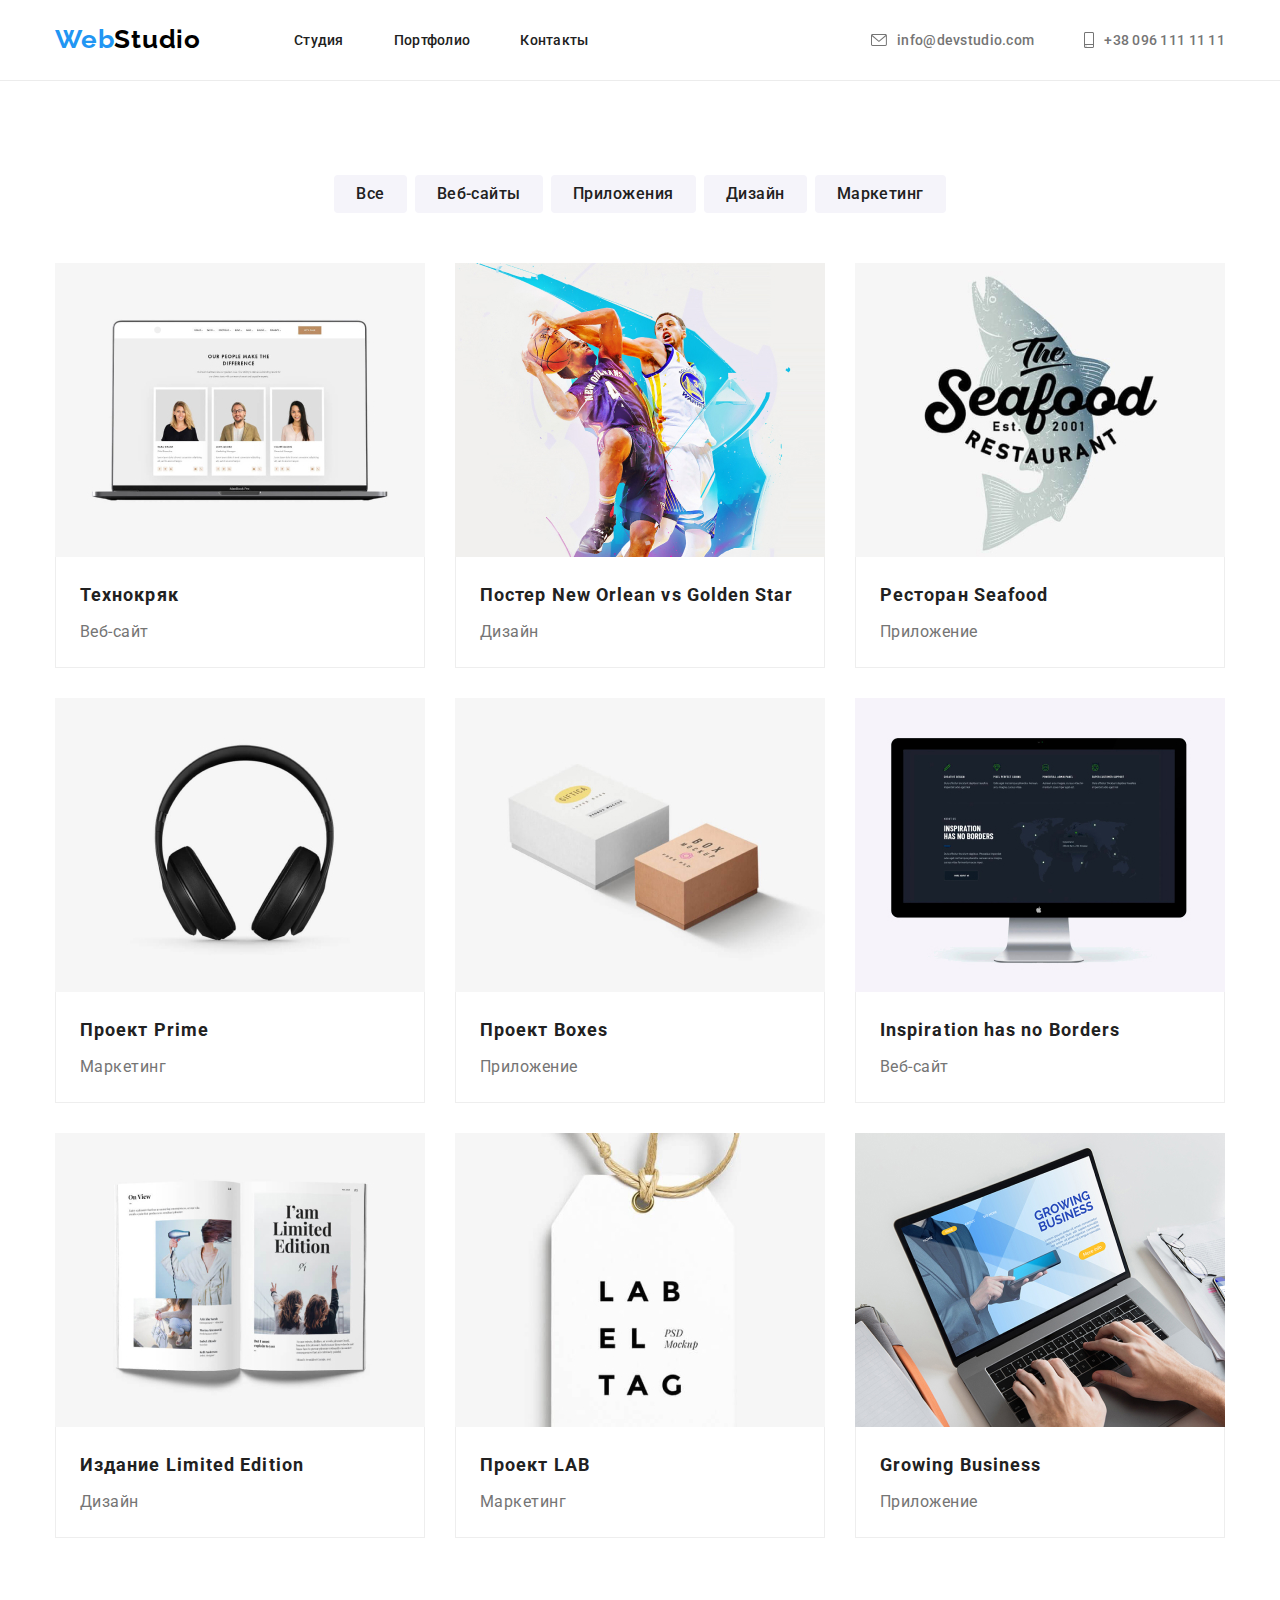
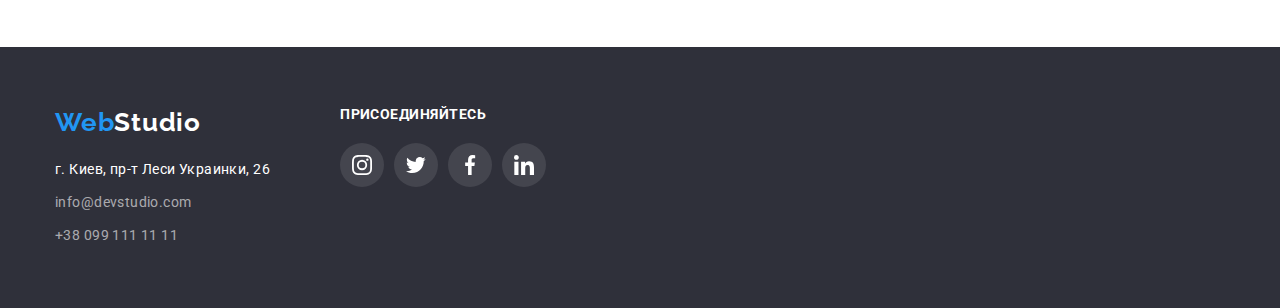
==== commit f6b75407: "Update portfolio.html" ====
--- a/portfolio.html
+++ b/portfolio.html
@@ -1,211 +1,285 @@
 <!DOCTYPE html>
 <html lang="ru">
+  <head>
+    <meta charset="UTF-8" />
+    <meta name="viewport" content="width=device-width, initial-scale=1.0" />
+    <title>WebStudio</title>
+    <link
+      rel="stylesheet"
+      href="https://cdnjs.cloudflare.com/ajax/libs/modern-normalize/1.0.0/modern-normalize.min.css"
+      integrity="sha512-ISS7cAi1PEhQ8jnbJpJZMd29NlhNj4AWYyLOSp2CE/CsHxTCu+r+t0D2yoJudVrd0/8fTVPUVDzY5Tvli75u/g=="
+      crossorigin="anonymous"
+    />
+    <link rel="preconnect" href="https://fonts.gstatic.com" />
+    <link
+      href="https://fonts.googleapis.com/css2?family=Raleway:wght@700&family=Roboto:wght@400;500;700;900&display=swap"
+      rel="stylesheet"
+    />
+    <link
+      rel="stylesheet"
+      href="https://cdnjs.cloudflare.com/ajax/libs/modern-normalize/1.0.0/modern-normalize.min.css"
+    />
+    <link rel="stylesheet" href="./css/styles.css" />
+  </head>
 
-<head>
-    <meta charset="UTF-8">
-    <meta name="viewport" content="width=device-width, initial-scale=1.0">
-    <title>WebStudio</title>
-    <link rel="stylesheet" href="https://cdnjs.cloudflare.com/ajax/libs/modern-normalize/1.0.0/modern-normalize.min.css"
-        integrity="sha512-ISS7cAi1PEhQ8jnbJpJZMd29NlhNj4AWYyLOSp2CE/CsHxTCu+r+t0D2yoJudVrd0/8fTVPUVDzY5Tvli75u/g=="
-        crossorigin="anonymous" />
-    <link rel="preconnect" href="https://fonts.gstatic.com">
-    <link
-        href="https://fonts.googleapis.com/css2?family=Raleway:wght@700&family=Roboto:wght@400;500;700;900&display=swap"
-        rel="stylesheet">
-    <link rel="stylesheet" href="https://cdnjs.cloudflare.com/ajax/libs/modern-normalize/1.0.0/modern-normalize.min.css" />
-    <link rel="stylesheet" href="./css/styles.css">
-</head>
-
-<body>
-        <header class="header">
-            <div class="container">
-                <nav class="navigation">
-                    <a class="heder-logo-text" href="./index.html" lang="en">Web<span class="logo-black">Studio</span></a>
-                    <ul class="navigation-list">
-                        <li class="navigation-list-item">
-                            <a class="navigation-list-link" href="./index.html">Студия</a>
-                        </li>
-                        <li class="navigation-list-item">
-                            <a class="navigation-list-link" href="./portfolio.html">Портфолио</a>
-                        </li>
-                        <li class="navigation-list-item">
-                            <a class="navigation-list-link" href="#">Контакты</a>
-                        </li>
-                    </ul>
-                </nav>
-                <address class="address">
-                    <a class="adress-mail-link" href="mailto:info@devstudio.com">
-                        <svg class="info-icon-mail"><use href="./img/sprite.svg#icon-mail"></use></svg>info@devstudio.com
-                    </a>
-                    <a class="adress-phone-link" href="tel:+380961111111">
-                        <svg class="info-icon-phone"><use href="./img/sprite.svg#icon-phone"></use></svg>+38 096 111 11 11
-                    </a>
-                </address>
-            </div>
-        </header>
-
-    
+  <body>
+    <header class="header">
+      <div class="container">
+        <nav class="navigation">
+          <a class="heder-logo-text" href="./index.html" lang="en"
+            >Web<span class="logo-black">Studio</span></a
+          >
+          <ul class="navigation-list">
+            <li class="navigation-list-item">
+              <a class="navigation-list-link" href="./index.html">Студия</a>
+            </li>
+            <li class="navigation-list-item">
+              <a class="navigation-list-link" href="./portfolio.html"
+                >Портфолио</a
+              >
+            </li>
+            <li class="navigation-list-item">
+              <a class="navigation-list-link" href="#">Контакты</a>
+            </li>
+          </ul>
+        </nav>
+        <address class="address">
+          <a class="adress-mail-link" href="mailto:info@devstudio.com">
+            <svg class="info-icon-mail">
+              <use href="./img/sprite.svg#icon-mail"></use></svg
+            >info@devstudio.com
+          </a>
+          <a class="adress-phone-link" href="tel:+380961111111">
+            <svg class="info-icon-phone">
+              <use href="./img/sprite.svg#icon-phone"></use></svg
+            >+38 096 111 11 11
+          </a>
+        </address>
+      </div>
+    </header>
 
     <main>
-        <!--Navigation-->
-        <section class="portfolio-navigation">
-            <div class="container">
-            <h1 hidden>Портфолио</h1>
-            <ul class="portfolio-navigation-list">
-                <li class="portfolio-navigation-list-item">
-                    <button class="nav-title" type="button">Все</button>
-                </li>
-                <li class="portfolio-navigation-list-item">
-                    <button class="nav-title" type="button">Веб-сайты</button>
-                </li>
-                <li class="portfolio-navigation-list-item">
-                    <button class="nav-title" type="button">Приложения</button>
-                </li>
-                <li class="portfolio-navigation-list-item">
-                    <button class="nav-title" type="button">Дизайн</button>
-                </li>
-                <li class="portfolio-navigation-list-item">
-                    <button class="nav-title" type="button">Маркетинг</button>
-                </li>
-            </ul>
-            <!--Teamwork-->
-            <h2 hidden>Командная робота</h2>
-            <ul class="teamwork-list">
-                <li class="teamwork-list-item">
-                    <a class="portfolio-link">
-                        <img class="teamwork-list-img" src="./portfolio-img/tehnokriak.jpg" alt="Веб-сайт" width="370" height="294">
-                        <div class="container-portfolio">
-                            <h3 class="teamwork-list-title">Технокряк</h3>
-                            <p class="teamwork-list-text">Веб-сайт</p>
-                        </div>
-                    </a>
-                </li>
-                <li class="teamwork-list-item">
-                    <a class="portfolio-link">
-                        <img class="teamwork-list-img" src="./portfolio-img/poster.jpg" alt="Постер New Orlean vs Golden Star" width="370" height="294">
-                        <div class="container-portfolio">
-                            <h3 class="teamwork-list-title">Постер New Orlean vs Golden Star</h3>
-                            <p class="teamwork-list-text">Дизайн</p>
-                        </div>
-                    </a>
-                </li>
-                <li class="teamwork-list-item">
-                    <a class="portfolio-link">
-                        <img class="teamwork-list-img" src="./portfolio-img/restourant.jpg" alt="370" height="294">
-                        <div class="container-portfolio">
-                            <h3 class="teamwork-list-title">Ресторан Seafood</h3>
-                            <p class="teamwork-list-text">Приложение</p>
-                        </div>
-                    </a>
-                </li>
-                <li class="teamwork-list-item">
-                    <a class="portfolio-link">
-                        <img class="teamwork-list-img" src="./portfolio-img/listening.jpg" alt="370" height="294">
-                        <div class="container-portfolio">
-                            <h3 class="teamwork-list-title">Проект Prime</h3>
-                            <p class="teamwork-list-text">Маркетинг</p>
-                        </div>
-                    </a>
-                </li>
-                <li class="teamwork-list-item">
-                    <a class="portfolio-link">
-                        <img class="teamwork-list-img" src="./portfolio-img/boxes.jpg" alt="370" height="294">
-                        <div class="container-portfolio">
-                            <h3 class="teamwork-list-title">Проект Boxes</h3>
-                            <p class="teamwork-list-text">Приложение</p>
-                        </div>
-                    </a>
-                </li>
-                <li class="teamwork-list-item">
-                    <a class="portfolio-link">
-                        <img class="teamwork-list-img" src="./portfolio-img/monitor.jpg" alt="370" height="294">
-                        <div class="container-portfolio">
-                            <h3 class="teamwork-list-title">Inspiration has no Borders</h3>
-                            <p class="teamwork-list-text">Веб-сайт</p>
-                        </div>
-                    </a>
-                </li>
-                <li class="teamwork-list-item">
-                    <a class="portfolio-link">
-                        <img class="teamwork-list-img" src="./portfolio-img/magazine.jpg" alt="370" height="294">
-                        <div class="container-portfolio">
-                            <h3 class="teamwork-list-title">Издание Limited Edition</h3>
-                            <p class="teamwork-list-text">Дизайн</p>
-                    </div>
-                    </a>
-                </li>
-                <li class="teamwork-list-item">
-                    <a class="portfolio-link">
-                        <img class="teamwork-list-img" src="./portfolio-img/label.jpg" alt="370" height="294">
-                        <div class="container-portfolio">
-                            <h3 class="teamwork-list-title">Проект LAB</h3>
-                            <p class="teamwork-list-text">Маркетинг</p>
-                        </div>
-                    </a>
-                </li>
-                <li class="teamwork-list-item">
-                    <a class="portfolio-link">
-                        <img class="teamwork-list-img" src="./portfolio-img/pc.jpg" alt="370" height="294">
-                        <div class="container-portfolio">
-                            <h3 class="teamwork-list-title">Growing Business</h3>
-                            <p class="teamwork-list-text">Приложение</p>
-                        </div>
-                    </a>
-                </li>
-            </ul>
+      <!--Navigation-->
+      <section class="portfolio-navigation">
+        <div class="container">
+          <h1 hidden>Портфолио</h1>
+          <ul class="portfolio-navigation-list">
+            <li class="portfolio-navigation-list-item">
+              <button class="nav-title" type="button">Все</button>
+            </li>
+            <li class="portfolio-navigation-list-item">
+              <button class="nav-title" type="button">Веб-сайты</button>
+            </li>
+            <li class="portfolio-navigation-list-item">
+              <button class="nav-title" type="button">Приложения</button>
+            </li>
+            <li class="portfolio-navigation-list-item">
+              <button class="nav-title" type="button">Дизайн</button>
+            </li>
+            <li class="portfolio-navigation-list-item">
+              <button class="nav-title" type="button">Маркетинг</button>
+            </li>
+          </ul>
+          <!--Teamwork-->
+          <h2 hidden>Командная робота</h2>
+          <ul class="teamwork-list">
+            <li class="teamwork-list-item">
+              <a class="portfolio-link">
+                <img
+                  class="teamwork-list-img"
+                  src="./portfolio-img/tehnokriak.jpg"
+                  alt="Веб-сайт"
+                  width="370"
+                  height="294"
+                />
+                <div class="container-portfolio">
+                  <h3 class="teamwork-list-title">Технокряк</h3>
+                  <p class="teamwork-list-text">Веб-сайт</p>
+                </div>
+              </a>
+            </li>
+            <li class="teamwork-list-item">
+              <a class="portfolio-link">
+                <img
+                  class="teamwork-list-img"
+                  src="./portfolio-img/poster.jpg"
+                  alt="Постер New Orlean vs Golden Star"
+                  width="370"
+                  height="294"
+                />
+                <div class="container-portfolio">
+                  <h3 class="teamwork-list-title">
+                    Постер New Orlean vs Golden Star
+                  </h3>
+                  <p class="teamwork-list-text">Дизайн</p>
+                </div>
+              </a>
+            </li>
+            <li class="teamwork-list-item">
+              <a class="portfolio-link">
+                <img
+                  class="teamwork-list-img"
+                  src="./portfolio-img/restourant.jpg"
+                  alt="370"
+                  height="294"
+                />
+                <div class="container-portfolio">
+                  <h3 class="teamwork-list-title">Ресторан Seafood</h3>
+                  <p class="teamwork-list-text">Приложение</p>
+                </div>
+              </a>
+            </li>
+            <li class="teamwork-list-item">
+              <a class="portfolio-link">
+                <img
+                  class="teamwork-list-img"
+                  src="./portfolio-img/listening.jpg"
+                  alt="370"
+                  height="294"
+                />
+                <div class="container-portfolio">
+                  <h3 class="teamwork-list-title">Проект Prime</h3>
+                  <p class="teamwork-list-text">Маркетинг</p>
+                </div>
+              </a>
+            </li>
+            <li class="teamwork-list-item">
+              <a class="portfolio-link">
+                <img
+                  class="teamwork-list-img"
+                  src="./portfolio-img/boxes.jpg"
+                  alt="370"
+                  height="294"
+                />
+                <div class="container-portfolio">
+                  <h3 class="teamwork-list-title">Проект Boxes</h3>
+                  <p class="teamwork-list-text">Приложение</p>
+                </div>
+              </a>
+            </li>
+            <li class="teamwork-list-item">
+              <a class="portfolio-link">
+                <img
+                  class="teamwork-list-img"
+                  src="./portfolio-img/monitor.jpg"
+                  alt="370"
+                  height="294"
+                />
+                <div class="container-portfolio">
+                  <h3 class="teamwork-list-title">
+                    Inspiration has no Borders
+                  </h3>
+                  <p class="teamwork-list-text">Веб-сайт</p>
+                </div>
+              </a>
+            </li>
+            <li class="teamwork-list-item">
+              <a class="portfolio-link">
+                <img
+                  class="teamwork-list-img"
+                  src="./portfolio-img/magazine.jpg"
+                  alt="370"
+                  height="294"
+                />
+                <div class="container-portfolio">
+                  <h3 class="teamwork-list-title">Издание Limited Edition</h3>
+                  <p class="teamwork-list-text">Дизайн</p>
+                </div>
+              </a>
+            </li>
+            <li class="teamwork-list-item">
+              <a class="portfolio-link">
+                <img
+                  class="teamwork-list-img"
+                  src="./portfolio-img/label.jpg"
+                  alt="370"
+                  height="294"
+                />
+                <div class="container-portfolio">
+                  <h3 class="teamwork-list-title">Проект LAB</h3>
+                  <p class="teamwork-list-text">Маркетинг</p>
+                </div>
+              </a>
+            </li>
+            <li class="teamwork-list-item">
+              <a class="portfolio-link">
+                <img
+                  class="teamwork-list-img"
+                  src="./portfolio-img/pc.jpg"
+                  alt="370"
+                  height="294"
+                />
+                <div class="container-portfolio">
+                  <h3 class="teamwork-list-title">Growing Business</h3>
+                  <p class="teamwork-list-text">Приложение</p>
+                </div>
+              </a>
+            </li>
+          </ul>
         </div>
-        </section>
+      </section>
     </main>
     <footer class="footer">
-        <div class="container">
-            <a class="footer-logo-text" href="./index.html" lang="en">Web<span
-                class="footer-logo-white">Studio</span></a>
-            <ul class="footer-list">
-                <li class="footer-list-item">
-                    <a class="footer-map" href="https://goo.gl/maps/Ar7S7timAM4m2ztU9" target="_blank">г. Киев, пр-т Леси Украинки, 26</a>
-                </li>
-                <li class="footer-list-item">
-                    <a class="footer-mail" href="mailto:info@devstudio.com">info@devstudio.com</a>
-                </li>
-                <li class="footer-list-item">
-                    <a class="footer-phone" href="tel:+380991111111">+38 099 111 11 11</a>
-                </li>
-            </ul>
+      <div class="container">
+        <div class="footer-container">
+          <a class="footer-logo-text" href="./index.html" lang="en"
+            >Web<span class="footer-logo-white">Studio</span></a
+          >
+          <ul class="footer-list">
+            <li class="footer-list-item">
+              <a
+                class="footer-map"
+                href="https://goo.gl/maps/Ar7S7timAM4m2ztU9"
+                target="_blank"
+                >г. Киев, пр-т Леси Украинки, 26</a
+              >
+            </li>
+            <li class="footer-list-item">
+              <a class="footer-mail" href="mailto:info@devstudio.com"
+                >info@devstudio.com</a
+              >
+            </li>
+            <li class="footer-list-item">
+              <a class="footer-phone" href="tel:+380991111111"
+                >+38 099 111 11 11</a
+              >
+            </li>
+          </ul>
         </div>
         <div class="join">
-            <h3 class="join-title">присоедениться</h3>
-            <ul class="list-join">
-                <li class="item-join">
-                    <a href="#" class="link-join">
-                        <svg width="20" height="20" class="join-network">
-                            <use href="./img/sprite.svg#icon-instagram"></use>
-                        </svg>
-                    </a>
-                </li>
-                <li class="item-join">
-                    <a href="#" class="link-join">
-                        <svg width="20" height="20" class="join-network">
-                            <use href="./img/sprite.svg#icon-twitter"></use>
-                        </svg>
-                    </a>
-                </li>
-                <li class="item-join">
-                    <a href="#" class="link-join">
-                        <svg width="20" height="20" class="join-network">
-                            <use href="./img/sprite.svg#icon-facebook"></use>
-                        </svg>
-                    </a>
-                </li>
-                <li class="item-join">
-                    <a href="#" class="link-join">
-                        <svg width="20" height="20" class="join-network">
-                            <use href="./img/sprite.svg#icon-linkedin"></use>
-                        </svg>
-                    </a>
-                </li>
-            </ul>
+          <p class="join-title">присоединяйтесь</p>
+          <ul class="list-join">
+            <li class="item-join">
+              <a href="#" class="link-join">
+                <svg width="20" height="20" class="join-network">
+                  <use href="./img/sprite.svg#icon-instagram"></use>
+                </svg>
+              </a>
+            </li>
+            <li class="item-join">
+              <a href="#" class="link-join">
+                <svg width="20" height="20" class="join-network">
+                  <use href="./img/sprite.svg#icon-twitter"></use>
+                </svg>
+              </a>
+            </li>
+            <li class="item-join">
+              <a href="#" class="link-join">
+                <svg width="20" height="20" class="join-network">
+                  <use href="./img/sprite.svg#icon-facebook"></use>
+                </svg>
+              </a>
+            </li>
+            <li class="item-join">
+              <a href="#" class="link-join">
+                <svg width="20" height="20" class="join-network">
+                  <use href="./img/sprite.svg#icon-linkedin"></use>
+                </svg>
+              </a>
+            </li>
+          </ul>
         </div>
+      </div>
     </footer>
-</body>
-
-</html>+  </body>
+</html>
--- a/css/styles.css
+++ b/css/styles.css
@@ -441,7 +441,9 @@
 .nav-title:hover,
 .nav-title:focus {
   background-color: #2196f3;
-  color: var(--frame-portfolio-photo);
+  color: #ffffff;
+  box-shadow: 0px 3px 1px rgba(0, 0, 0, 0.1), 0px 1px 2px rgba(0, 0, 0, 0.08),
+    0px 2px 2px rgba(0, 0, 0, 0.12);
 }
 
 /* our team - Студия*/
@@ -793,23 +795,20 @@
 
 .footer {
   display: flex;
+}
+
+.footer .container {
+  display: flex;
+}
+
+.footer-container {
+  padding-right: 70px;
   align-items: baseline;
 }
-.container {
+
+.join {
+  align-items: center;
   align-items: baseline;
-}
-
-.footer-container {
-}
-
-.join {
-  display: block;
-  align-items: center;
-  padding-left: 70px;
-  width: 1200px;
-
-  padding-left: 15px;
-  padding-right: 15px;
 }
 
 /* join division */
